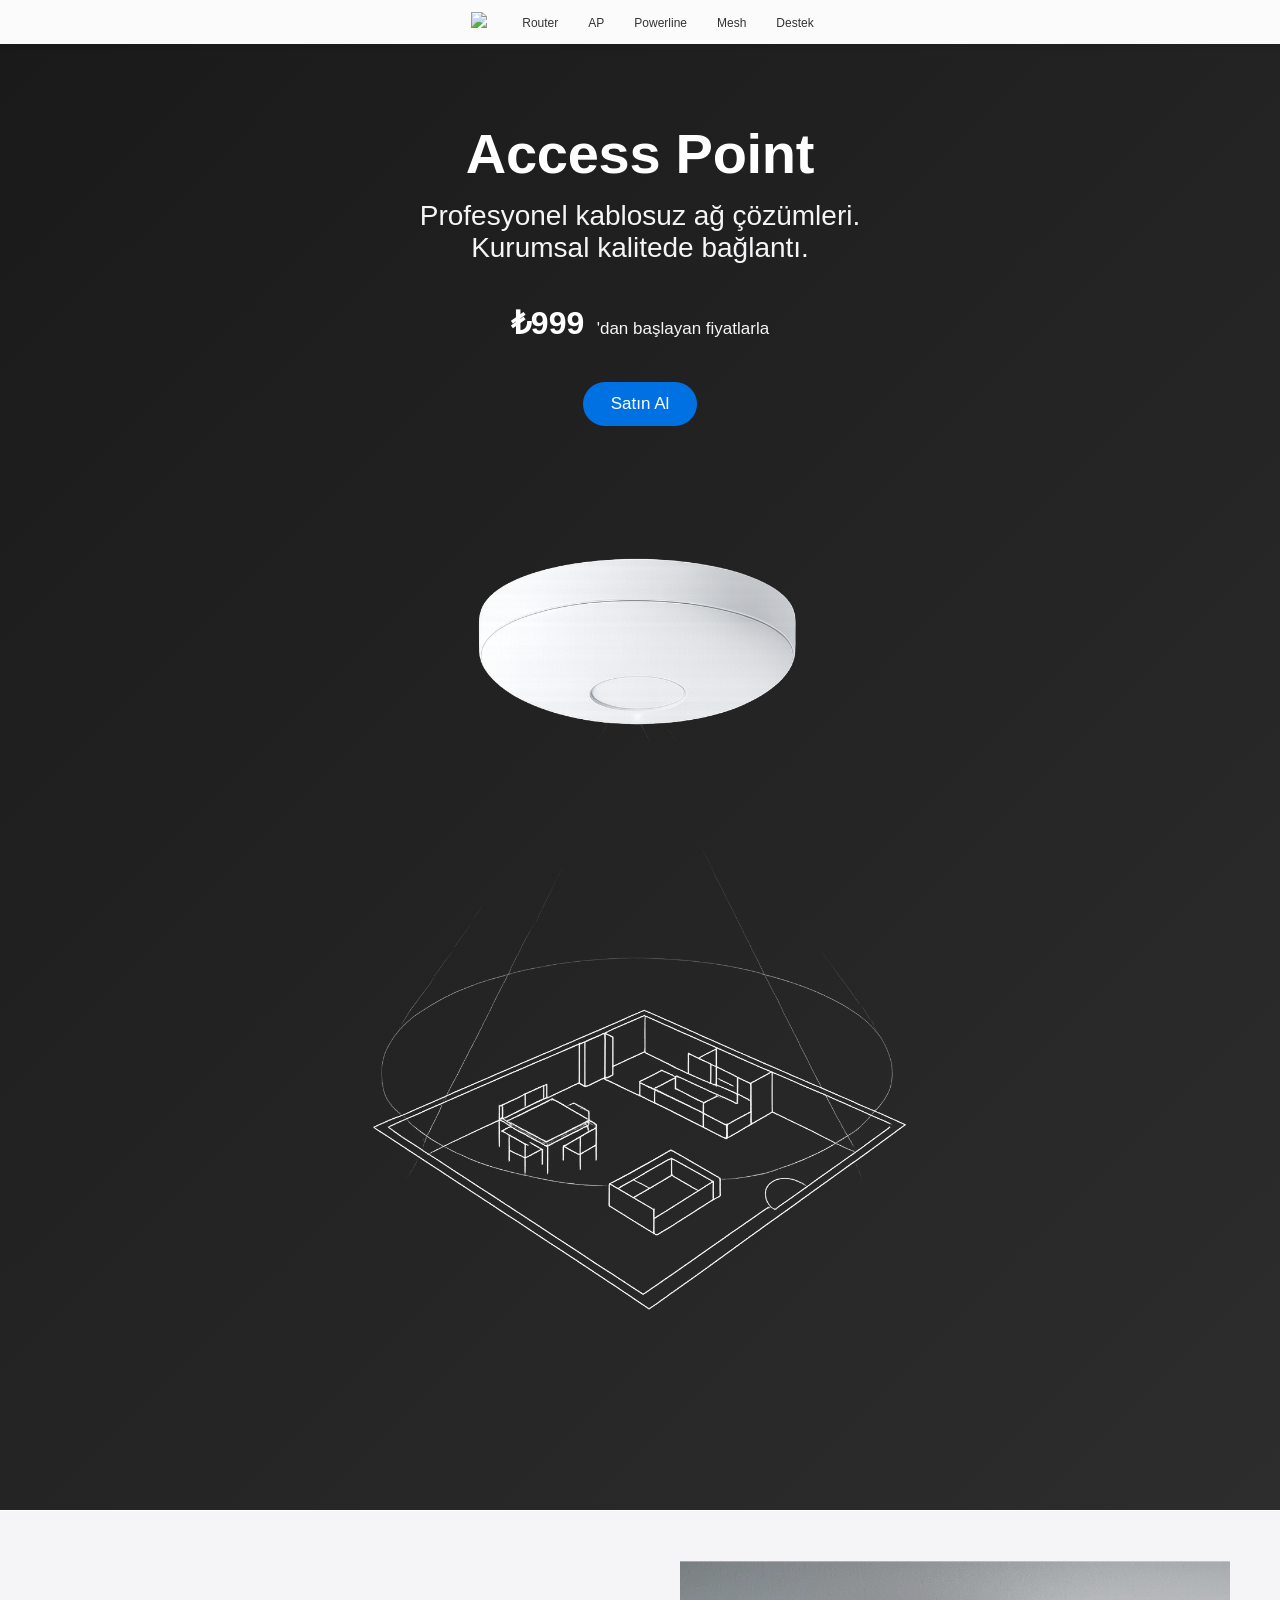
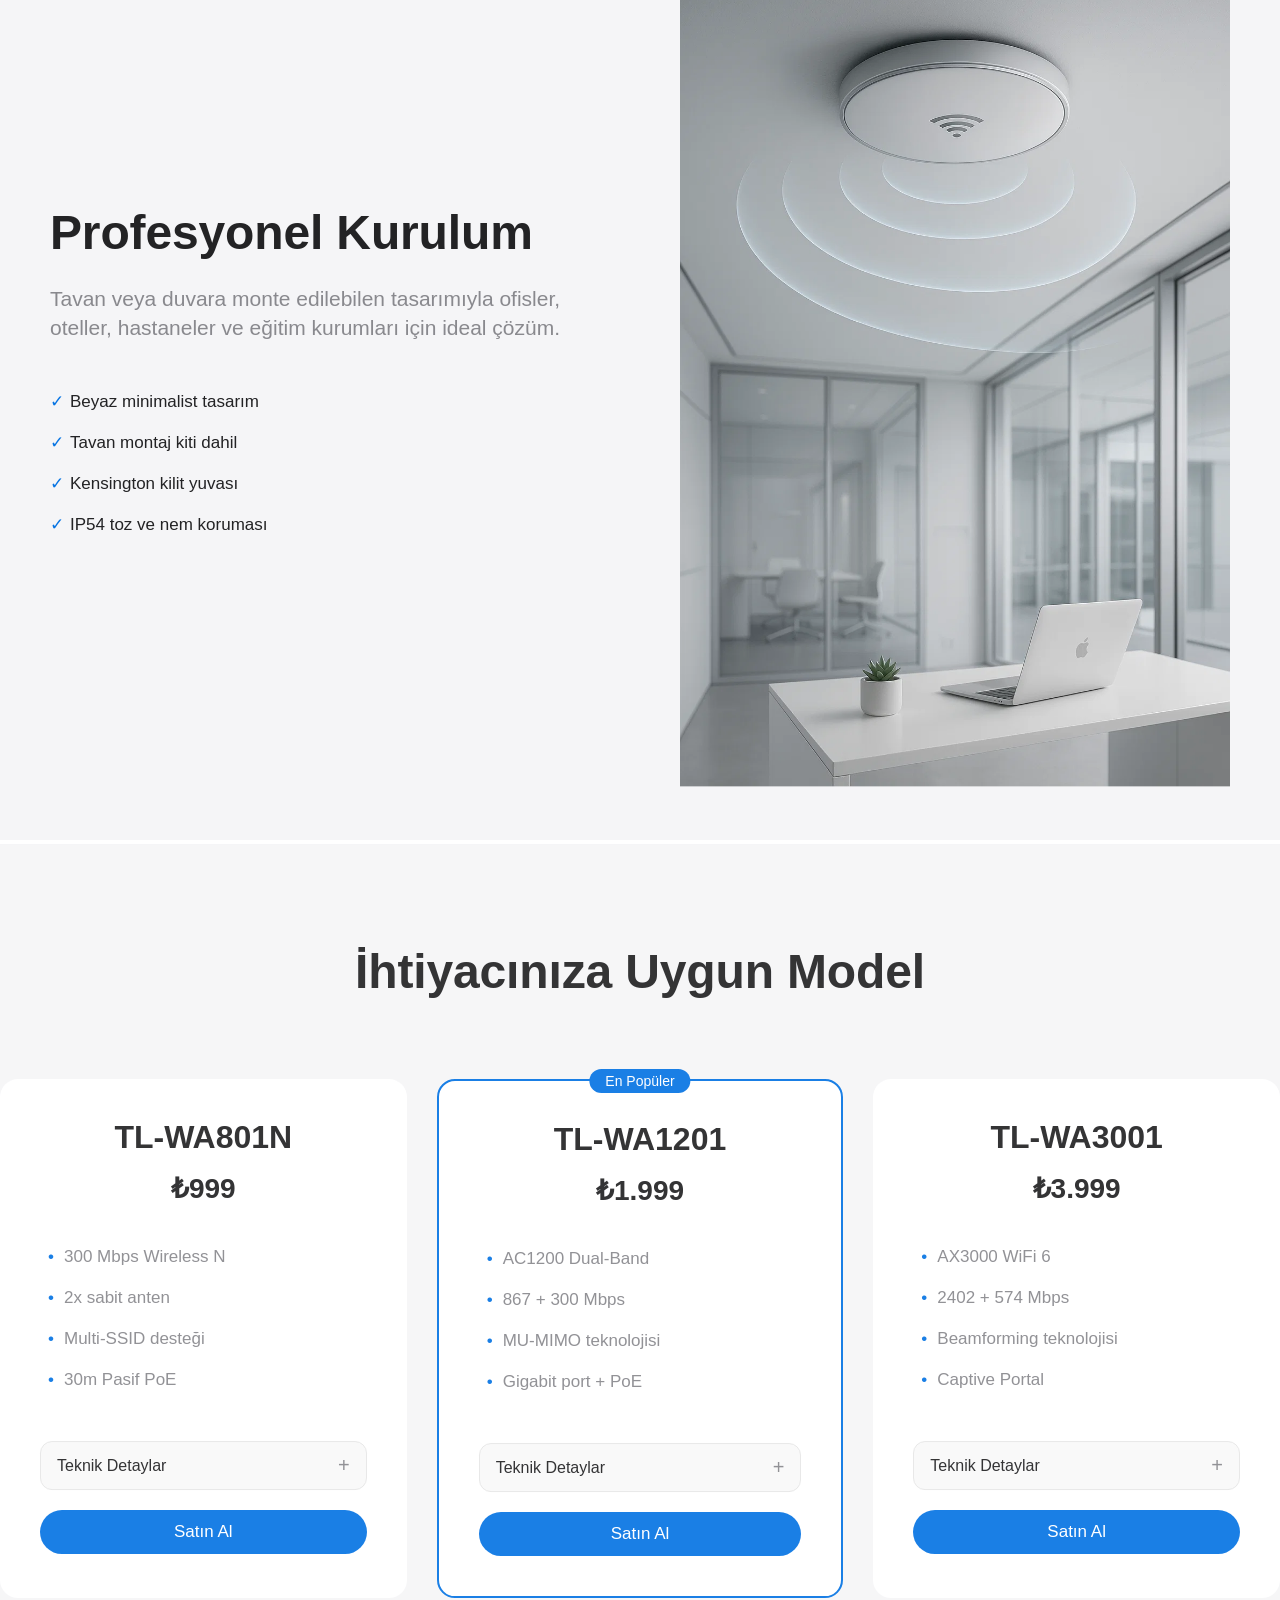
==== ap.html @ f55e42d9 "Initial commit" ====
<!DOCTYPE html>
<html lang="tr">
<head>
    <meta charset="UTF-8">
    <meta http-equiv="X-UA-Compatible" content="IE=edge">
    <title>Access Point - GponLink</title>
    <meta name="viewport" content="width=device-width, initial-scale=1">
    <link rel="icon" href="https://raw.githubusercontent.com/oceandi/links/refs/heads/main/ISP/images/homepage/logo.png">
    <link rel="stylesheet" href="product-styles.css">
    <link rel="stylesheet" href="nav.css">
    <link rel="stylesheet" href="footer.css">
    <script src="https://cdnjs.cloudflare.com/ajax/libs/gsap/3.12.2/gsap.min.js"></script>
</head>
<body>
    <script src="navbar.js"></script>
    
    <!-- Hero Section -->
    <section class="product-hero" style="background: linear-gradient(135deg, #1a1a1a 0%, #2d2d2d 100%);">
        <div class="hero-content">
            <h1 class="product-title" style="color: white;">Access Point</h1>
            <p class="product-subtitle" style="color: #f5f5f7;">Profesyonel kablosuz ağ çözümleri.<br>Kurumsal kalitede bağlantı.</p>
            <div class="hero-pricing">
                <span class="price" style="color: white;">₺999</span>
                <span class="price-info" style="color: #f5f5f7;">'dan başlayan fiyatlarla</span>
            </div>
            <div class="hero-actions">
                <a href="#buy" class="btn-primary">Satın Al</a>
            </div>
        </div>
        <div class="hero-image">
            <img src="static/index/ap.png" alt="Access Point">
        </div>
    </section>
    <!-- Design Section -->
    <section class="design-section">
        <div class="container">
            <div class="design-content">
                <div class="design-text">
                    <h2>Profesyonel Kurulum</h2>
                    <p>Tavan veya duvara monte edilebilen tasarımıyla ofisler, oteller, hastaneler ve eğitim kurumları için ideal çözüm.</p>
                    <ul class="design-features">
                        <li>Beyaz minimalist tasarım</li>
                        <li>Tavan montaj kiti dahil</li>
                        <li>Kensington kilit yuvası</li>
                        <li>IP54 toz ve nem koruması</li>
                    </ul>
                </div>
                <div class="design-image">
                    <img src="static/index/ap.webp" alt="AP Design">
                </div>
            </div>
        </div>
    </section>

    <!-- Buy Section -->

    <!-- Buy Section - ap.html için düzeltilmiş kısım -->
    <section id="buy" class="buy-section">
        <div class="container">
            <h2 class="section-title">İhtiyacınıza Uygun Model</h2>
            <div class="models-grid">
                <div class="model-card">
                    <h3>TL-WA801N</h3>
                    <p class="model-price">₺999</p>
                    <ul class="model-features">
                        <li>300 Mbps Wireless N</li>
                        <li>2x sabit anten</li>
                        <li>Multi-SSID desteği</li>
                        <li>30m Pasif PoE</li>
                    </ul>
                    <details class="tech-specs-mini">
                        <summary>Teknik Detaylar</summary>
                        <div class="tech-details">
                            <p><strong>Standart:</strong> 802.11n/g/b</p>
                            <p><strong>Hız:</strong> 300 Mbps (2.4 GHz)</p>
                            <p><strong>Port:</strong> 1x 10/100 Mbps (PoE)</p>
                            <p><strong>Antenler:</strong> 2x Sabit Omni</p>
                            <p><strong>Güç:</strong> 9VDC / 0.6A</p>
                            <p><strong>Güvenlik:</strong> WPA/WPA2-PSK</p>
                            <p><strong>Boyut:</strong> 181.6 x 129.5 x 36.2 mm</p>
                        </div>
                    </details>
                    <button class="btn-buy" onclick="openBuyModal('TL-WA801N', 999)">Satın Al</button>
                </div>
                
                <div class="model-card featured">
                    <div class="badge">En Popüler</div>
                    <h3>TL-WA1201</h3>
                    <p class="model-price">₺1.999</p>
                    <ul class="model-features">
                        <li>AC1200 Dual-Band</li>
                        <li>867 + 300 Mbps</li>
                        <li>MU-MIMO teknolojisi</li>
                        <li>Gigabit port + PoE</li>
                    </ul>
                    <details class="tech-specs-mini">
                        <summary>Teknik Detaylar</summary>
                        <div class="tech-details">
                            <p><strong>Standart:</strong> 802.11ac/n/a/b/g</p>
                            <p><strong>Hız:</strong> 867 Mbps (5GHz) + 300 Mbps (2.4GHz)</p>
                            <p><strong>Port:</strong> 1x Gigabit (Pasif PoE)</p>
                            <p><strong>Antenler:</strong> 4x Sabit Yüksek Performans</p>
                            <p><strong>Özellik:</strong> Captive Portal, MU-MIMO</p>
                            <p><strong>Güç:</strong> 12V/1.5A</p>
                            <p><strong>Boyut:</strong> 225 x 145.5 x 37 mm</p>
                        </div>
                    </details>
                    <button class="btn-buy" onclick="openBuyModal('TL-WA1201', 1.999)">Satın Al</button>
                </div>
                
                <div class="model-card">
                    <h3>TL-WA3001</h3>
                    <p class="model-price">₺3.999</p>
                    <ul class="model-features">
                        <li>AX3000 WiFi 6</li>
                        <li>2402 + 574 Mbps</li>
                        <li>Beamforming teknolojisi</li>
                        <li>Captive Portal</li>
                    </ul>
                    <details class="tech-specs-mini">
                        <summary>Teknik Detaylar</summary>
                        <div class="tech-details">
                            <p><strong>Standart:</strong> 802.11ax/ac/n/a/b/g</p>
                            <p><strong>Hız:</strong> 2402 Mbps (5GHz) + 574 Mbps (2.4GHz)</p>
                            <p><strong>Port:</strong> 1x Gigabit (Pasif PoE)</p>
                            <p><strong>Antenler:</strong> 4x Sabit Yüksek Performans</p>
                            <p><strong>Güvenlik:</strong> WPA3, WPA2-Enterprise</p>
                            <p><strong>Güç:</strong> 48V/0.5A</p>
                            <p><strong>Boyut:</strong> 240 x 165 x 43.6 mm</p>
                        </div>
                    </details>
                    <button class="btn-buy" onclick="openBuyModal('TL-WA3001', 3999)">Satın Al</button>
                </div>
            </div>
        </div>
    </section>
    <script src="footer.js"></script>
    <script src="product-scripts.js"></script>
</body>
</html>
---- product-styles.css ----
/* Product Page Styles - Apple Inspired */

* {
    margin: 0;
    padding: 0;
    box-sizing: border-box;
}

body {
    font-family: "SF-Pro", "Helvetica Neue", "Helvetica", "Arial", sans-serif;
    background-color: #fff;
    color: #1d1d1f;
    padding-top: 44px;
}

/* Hero Section */
.product-hero {
    padding: 80px 0 120px;
    background-color: #fbfbfd;
    text-align: center;
    position: relative;
    overflow: hidden;
}

.hero-content {
    position: relative;
    z-index: 2;
}

.product-title {
    font-size: 56px;
    font-weight: 600;
    line-height: 1.08;
    letter-spacing: -0.005em;
    margin-bottom: 16px;
}

.product-subtitle {
    font-size: 28px;
    font-weight: 400;
    line-height: 1.14;
    color: #86868b;
    margin-bottom: 40px;
}

.hero-pricing {
    margin-bottom: 40px;
}

.price {
    font-size: 32px;
    font-weight: 600;
    color: #1d1d1f;
}

.price-info {
    font-size: 17px;
    color: #86868b;
    margin-left: 8px;
}

.hero-actions {
    display: flex;
    gap: 20px;
    justify-content: center;
}

.btn-primary {
    background-color: #0071e3;
    color: white;
    padding: 12px 28px;
    border-radius: 980px;
    font-size: 17px;
    font-weight: 400;
    text-decoration: none;
    display: inline-block;
    transition: background-color 0.3s ease;
}

.btn-primary:hover {
    background-color: #0077ed;
}

.btn-secondary {
    color: #0071e3;
    padding: 12px 28px;
    border-radius: 980px;
    font-size: 17px;
    font-weight: 400;
    text-decoration: none;
    display: inline-block;
    transition: color 0.3s ease;
}

.btn-secondary:hover {
    color: #0077ed;
}

.hero-image {
    margin-top: 60px;
}

.hero-image img {
    max-width: 600px;
    width: 100%;
    height: auto;
}

/* Features Section */
.features-section {
    padding: 100px 0;
    background-color: #fff;
}

.section-title {
    font-size: 48px;
    font-weight: 600;
    text-align: center;
    margin-bottom: 80px;
    letter-spacing: -0.003em;
}

.features-grid {
    display: grid;
    grid-template-columns: repeat(auto-fit, minmax(250px, 1fr));
    gap: 60px;
    text-align: center;
}

.feature-card {
    padding: 40px 20px;
}

.feature-icon {
    font-size: 64px;
    margin-bottom: 24px;
}

.feature-card h3 {
    font-size: 24px;
    font-weight: 600;
    margin-bottom: 12px;
}

.feature-card p {
    font-size: 17px;
    line-height: 1.47;
    color: #86868b;
}

/* Design Section */
.design-section {
    padding: 50px;
    background-color: #f5f5f7;
}

.design-content {
    display: grid;
    grid-template-columns: 1fr 1fr;
    gap: 80px;
    align-items: center;
}

.design-text h2 {
    font-size: 48px;
    font-weight: 600;
    margin-bottom: 24px;
    letter-spacing: -0.003em;
}

.design-text p {
    font-size: 21px;
    line-height: 1.381;
    color: #86868b;
    margin-bottom: 40px;
}

.design-features {
    list-style: none;
}

.design-features li {
    font-size: 17px;
    line-height: 1.47;
    padding: 8px 0;
    padding-left: 20px;
    position: relative;
}

.design-features li::before {
    content: "✓";
    position: absolute;
    left: 0;
    color: #0071e3;
}

.design-image img {
    width: 100%;
    height: auto;
}

/* Specs Section */
.specs-section {
    padding: 100px 0;
    background-color: #fff;
}

.specs-tabs {
    display: flex;
    justify-content: center;
    gap: 40px;
    margin-bottom: 60px;
    border-bottom: 1px solid #d2d2d7;
}

.spec-tab {
    background: none;
    border: none;
    font-size: 17px;
    color: #86868b;
    padding: 16px 0;
    cursor: pointer;
    position: relative;
    transition: color 0.3s ease;
}

.spec-tab.active {
    color: #1d1d1f;
}

.spec-tab.active::after {
    content: "";
    position: absolute;
    bottom: -1px;
    left: 0;
    right: 0;
    height: 2px;
    background-color: #1d1d1f;
}

.spec-content {
    display: none;
}

.spec-content.active {
    display: block;
}

.spec-grid {
    display: grid;
    grid-template-columns: repeat(2, 1fr);
    gap: 40px;
    max-width: 800px;
    margin: 0 auto;
}

.spec-item {
    display: flex;
    justify-content: space-between;
    padding: 20px 0;
    border-bottom: 1px solid #f5f5f7;
}

.spec-label {
    font-size: 17px;
    color: #86868b;
}

.spec-value {
    font-size: 17px;
    font-weight: 600;
    color: #1d1d1f;
    text-align: right;
}

/* Buy Section */
.buy-section {
    padding: 100px 0;
    background-color: #f5f5f7;
}

.models-grid {
    display: grid;
    grid-template-columns: repeat(auto-fit, minmax(300px, 1fr));
    gap: 30px;
    margin-top: 60px;
}

.model-card {
    background-color: #fff;
    border-radius: 18px;
    padding: 40px;
    text-align: center;
    position: relative;
    transition: transform 0.3s ease, box-shadow 0.3s ease;
}

.model-card:hover {
    transform: translateY(-5px);
    box-shadow: 0 10px 40px rgba(0, 0, 0, 0.1);
}

.model-card.featured {
    border: 2px solid #0071e3;
}

.badge {
    position: absolute;
    top: -12px;
    left: 50%;
    transform: translateX(-50%);
    background-color: #0071e3;
    color: white;
    padding: 4px 16px;
    border-radius: 12px;
    font-size: 14px;
}

.model-card h3 {
    font-size: 32px;
    font-weight: 600;
    margin-bottom: 16px;
}

.model-price {
    font-size: 28px;
    font-weight: 600;
    color: #1d1d1f;
    margin-bottom: 32px;
}

.model-features {
    list-style: none;
    text-align: left;
    margin-bottom: 40px;
}

.model-features li {
    font-size: 17px;
    line-height: 1.47;
    padding: 8px 0;
    padding-left: 24px;
    position: relative;
    color: #86868b;
}

.model-features li::before {
    content: "•";
    position: absolute;
    left: 8px;
    color: #0071e3;
}

.btn-buy {
    background-color: #0071e3;
    color: white;
    border: none;
    padding: 12px 32px;
    border-radius: 980px;
    font-size: 17px;
    cursor: pointer;
    width: 100%;
    transition: background-color 0.3s ease;
}

.btn-buy:hover {
    background-color: #0077ed;
}


/* Modal Styles */
.modal {
    display: none;
    position: fixed;
    z-index: 2000;
    left: 0;
    top: 0;
    width: 100%;
    height: 100%;
    background-color: rgba(0, 0, 0, 0.5);
    backdrop-filter: blur(10px);
}

.modal-content {
    background-color: #fff;
    margin: 5% auto;
    padding: 40px;
    border-radius: 18px;
    width: 90%;
    max-width: 600px;
    position: relative;
    animation: modalSlideIn 0.3s ease;
}

@keyframes modalSlideIn {
    from {
        transform: translateY(-50px);
        opacity: 0;
    }
    to {
        transform: translateY(0);
        opacity: 1;
    }
}

.close {
    position: absolute;
    right: 20px;
    top: 20px;
    font-size: 28px;
    color: #86868b;
    cursor: pointer;
    transition: color 0.3s ease;
}

.close:hover {
    color: #1d1d1f;
}

.modal h2 {
    font-size: 32px;
    font-weight: 600;
    margin-bottom: 32px;
}

.form-group {
    margin-bottom: 24px;
}

.form-group label {
    display: block;
    font-size: 17px;
    margin-bottom: 8px;
    color: #1d1d1f;
}

.form-group input,
.form-group textarea,
.form-group select {
    width: 100%;
    padding: 12px 16px;
    border: 1px solid #d2d2d7;
    border-radius: 8px;
    font-size: 17px;
    transition: border-color 0.3s ease;
    background-color: white;
}

.form-group input:focus,
.form-group textarea:focus,
.form-group select:focus {
    outline: none;
    border-color: #0071e3;
}

.order-summary {
    background-color: #f5f5f7;
    padding: 24px;
    border-radius: 12px;
    margin: 32px 0;
}

.order-summary h3 {
    font-size: 21px;
    font-weight: 600;
    margin-bottom: 16px;
}

.summary-item {
    display: flex;
    justify-content: space-between;
    padding: 8px 0;
    font-size: 17px;
}

.summary-total {
    display: flex;
    justify-content: space-between;
    padding: 16px 0 8px;
    border-top: 1px solid #d2d2d7;
    font-size: 21px;
    font-weight: 600;
}

.btn-submit {
    background-color: #0071e3;
    color: white;
    border: none;
    padding: 16px 32px;
    border-radius: 980px;
    font-size: 17px;
    font-weight: 400;
    cursor: pointer;
    width: 100%;
    transition: background-color 0.3s ease;
}

.btn-submit:hover {
    background-color: #0077ed;
}

/* Coverage Comparison Section */
.coverage-visual {
    margin: 60px 0;
}

.coverage-comparison {
    display: grid;
    grid-template-columns: 1fr 1fr;
    gap: 60px;
    align-items: start;
}

.traditional-wifi, .mesh-wifi {
    text-align: center;
}

.traditional-wifi h3, .mesh-wifi h3 {
    font-size: 28px;
    font-weight: 600;
    margin-bottom: 40px;
}

.coverage-diagram {
    height: 300px;
    position: relative;
    margin-bottom: 40px;
}

.coverage-diagram.traditional {
    display: flex;
    align-items: center;
    justify-content: center;
}

.router-icon {
    font-size: 48px;
    position: absolute;
    z-index: 10;
}

.signal-rings {
    position: relative;
}

.signal-ring {
    position: absolute;
    border-radius: 50%;
    border: 2px solid;
    opacity: 0.3;
    animation: pulse 2s infinite;
}

.signal-ring.strong {
    width: 100px;
    height: 100px;
    border-color: #34c759;
    top: -50px;
    left: -50px;
}

.signal-ring.medium {
    width: 200px;
    height: 200px;
    border-color: #ff9500;
    top: -100px;
    left: -100px;
    animation-delay: 0.5s;
}

.signal-ring.weak {
    width: 300px;
    height: 300px;
    border-color: #ff3b30;
    top: -150px;
    left: -150px;
    animation-delay: 1s;
}

@keyframes pulse {
    0% { transform: scale(1); opacity: 0.3; }
    50% { transform: scale(1.1); opacity: 0.1; }
    100% { transform: scale(1); opacity: 0.3; }
}

.mesh-nodes {
    display: flex;
    justify-content: center;
    align-items: center;
    height: 100%;
    position: relative;
}

.mesh-node {
    position: relative;
}

.node-icon {
    font-size: 36px;
    background-color: #764ba2;
    color: white;
    width: 60px;
    height: 60px;
    border-radius: 50%;
    display: flex;
    align-items: center;
    justify-content: center;
    margin: 0 30px;
}

.node-coverage {
    position: absolute;
    width: 180px;
    height: 180px;
    background: radial-gradient(circle, rgba(118, 75, 162, 0.3) 0%, transparent 70%);
    border-radius: 50%;
    top: -60px;
    left: -60px;
    animation: meshPulse 2s infinite;
}

@keyframes meshPulse {
    0% { transform: scale(1); }
    50% { transform: scale(1.2); }
    100% { transform: scale(1); }
}

.traditional-wifi ul, .mesh-wifi ul {
    list-style: none;
    text-align: left;
    display: inline-block;
}

.traditional-wifi li, .mesh-wifi li {
    font-size: 17px;
    line-height: 1.8;
    padding-left: 24px;
    position: relative;
}

.traditional-wifi li::before {
    content: "✗";
    position: absolute;
    left: 0;
    color: #ff3b30;
}

.mesh-wifi li::before {
    content: "✓";
    position: absolute;
    left: 0;
    color: #34c759;
}

/* App Features */
.app-features {
    display: grid;
    grid-template-columns: repeat(auto-fit, minmax(200px, 1fr));
    gap: 40px;
    margin: 60px 0;
    text-align: center;
}

.app-feature .feature-icon {
    font-size: 48px;
    margin-bottom: 16px;
}

.app-feature h3 {
    font-size: 21px;
    font-weight: 600;
    margin-bottom: 8px;
}

.app-feature p {
    font-size: 17px;
    color: #86868b;
}

.expansion-note {
    text-align: center;
    margin-top: 40px;
    font-size: 17px;
    color: #86868b;
}

/* Mini Tech Specs in Model Cards */
.tech-specs-mini {
    margin-top: 20px;
    margin-bottom: 20px;
    border: 1px solid #e6e6e6;
    border-radius: 12px;
    padding: 0;
    background-color: #f9f9f9;
}

.tech-specs-mini summary {
    padding: 12px 16px;
    cursor: pointer;
    font-size: 16px;
    font-weight: 500;
    color: #1d1d1f;
    list-style: none;
    display: flex;
    justify-content: space-between;
    align-items: center;
}

.tech-specs-mini summary::-webkit-details-marker {
    display: none;
}

.tech-specs-mini summary::after {
    content: '+';
    font-size: 20px;
    color: #86868b;
    transition: transform 0.3s ease;
}

.tech-specs-mini[open] summary::after {
    transform: rotate(45deg);
}

.tech-specs-mini .tech-details {
    padding: 0 16px 16px;
    font-size: 14px;
    line-height: 1.6;
}

.tech-specs-mini .tech-details p {
    margin: 8px 0;
    color: #515154;
}

.tech-specs-mini .tech-details strong {
    color: #1d1d1f;
    font-weight: 500;
}

/* How It Works Section */
.how-it-works {
    display: grid;
    grid-template-columns: repeat(auto-fit, minmax(250px, 1fr));
    gap: 40px;
    margin-top: 60px;
}

.step {
    text-align: center;
    padding: 40px 20px;
    background-color: #fff;
    border-radius: 18px;
    transition: transform 0.3s ease, box-shadow 0.3s ease;
}

.step:hover {
    transform: translateY(-5px);
    box-shadow: 0 10px 40px rgba(0, 0, 0, 0.1);
}

.step-number {
    width: 60px;
    height: 60px;
    background-color: #0071e3;
    color: white;
    border-radius: 50%;
    display: flex;
    align-items: center;
    justify-content: center;
    font-size: 24px;
    font-weight: 600;
    margin: 0 auto 24px;
}

.step h3 {
    font-size: 21px;
    font-weight: 600;
    margin-bottom: 12px;
}

.step p {
    font-size: 17px;
    line-height: 1.47;
    color: #86868b;
}

/* Responsive Design */
@media (max-width: 768px) {
    .product-title {
        font-size: 40px;
    }
    
    .product-subtitle {
        font-size: 21px;
    }
    
    .hero-actions {
        flex-direction: column;
        align-items: center;
    }
    
    .design-content {
        grid-template-columns: 1fr;
        gap: 40px;
    }
    
    .specs-tabs {
        flex-wrap: wrap;
        gap: 20px;
    }
    
    .spec-grid {
        grid-template-columns: 1fr;
    }
    
    .models-grid {
        grid-template-columns: 1fr;
    }
    
    .model-card {
        padding: 30px 20px;
    }
    
    .tech-specs-mini .tech-details {
        font-size: 13px;
    }
    
    .coverage-comparison {
        grid-template-columns: 1fr;
        gap: 40px;
    }
    
    .how-it-works {
        grid-template-columns: 1fr;
    }
    
    .app-features {
        grid-template-columns: repeat(2, 1fr);
        gap: 30px;
    }
}
---- nav.css ----
.navbar {
  background-color: #fafafccc;
  backdrop-filter: saturate(180%) blur(20px);
  padding: 10px 20px;
  position: fixed;
  inset-block-start: 0;
  z-index: 1000;
  box-shadow: 0 2px 5px rgba(0, 0, 0, 0.1);
  inline-size: 100%;
  block-size: 44px;
  box-sizing: border-box;
  justify-items: center;
  display: flex;
  align-items: center;
  justify-content: center;
}

.nav-menu {
  list-style: none;
  display: flex;
  align-items: center;
  justify-content: space-between;
  margin: 0px;
  padding: 0px;
}

.nav-menu li {
  margin: 0 15px;
}

.nav-menu a {
  text-decoration: none;
  color: #333;
  font-size: 12px;
  font-weight: 100;
  transition: color 0.3s ease;
}

.nav-menu a:hover {
  color: #0071e3;
  background: none;
}

.nav-menu a i {
  font-size: 18px;
}

.hamburger {
  display: none;
  flex-direction: column;
  cursor: pointer;
}

.hamburger span {
  background-color: #333;
  block-size: 1px;
  inline-size: 14px;
  margin: 3px 0;
  transition: all 0.3s ease;
}

.navlogo {
  block-size: 18px;
  margin: 0px 20px;
}

@media (max-width: 880px) {
  .navbar {
    background-color: #fafafc;
    block-size: 48px;
    align-content: center;
    justify-content: space-between;
    display: flex;
    flex-direction: row;
  }

  .nav-menu {
    display: none;
    flex-direction: column;
    position: absolute;
    inset-block-start: 48px;
    inset-inline-start: 0;
    background-color: #fafafc;
    inline-size: 100%;
    padding: 12px 48px 480px 48px;
    box-shadow: 0 5px 10px rgba(0, 0, 0, 0.1);
    align-items: start;
  }

  .nav-menu.active {
    display: flex;
  }

  .nav-menu li {
    margin: 10px 0;
    text-align: center;
  }

  .hamburger {
    display: flex;
    margin: 10px;
  }

  .nav-menu a {
    font-size: 28px;
    font-weight: 600;
    letter-spacing: 0.007em;
  }
}
---- footer.css ----
.five {
    block-size: fit-content;
    inline-size: 100%;
    background-color: #f5f5f7;
    display: flex;
    flex-direction: row;
}

.endofpage {
    color: #0000008f;
    font-size: 12px;
    margin: 15px 15px 15px 100px;
}

ul.legal {
    display: flex;
    flex-direction: row;
    padding: 0px;
    list-style: none;
}

.legalli{
    margin: 0px 20px 0px 0px;
}

.five .endofpage a {
    text-decoration: none; /* Alt çizgiyi kaldırır */
    color: inherit; /* Renk değişikliğini önler */
    background-color: #f5f5f7;
}

.five .endofpage a:hover,
.five .endofpage a:focus,
.five .endofpage a:active {
    text-decoration: none;
    color: #06c;
    background-color: #f5f5f7;
}

.underline {
    text-decoration: underline !important;
    color: #06c !important;
}

.divider {
    border-block-start: 1px solid #0000008f;
    margin: 16px 0;
    inline-size: 100%;
}

/* Macbook 768px and 1199px */
@media screen and (max-width: 1199px) {
    .endofpage {
        margin: 15px 15px 15px 15px;
    }
}

@media screen and (max-width: 767px) {
    .endofpage {
        font-size: 10px;
    }
}
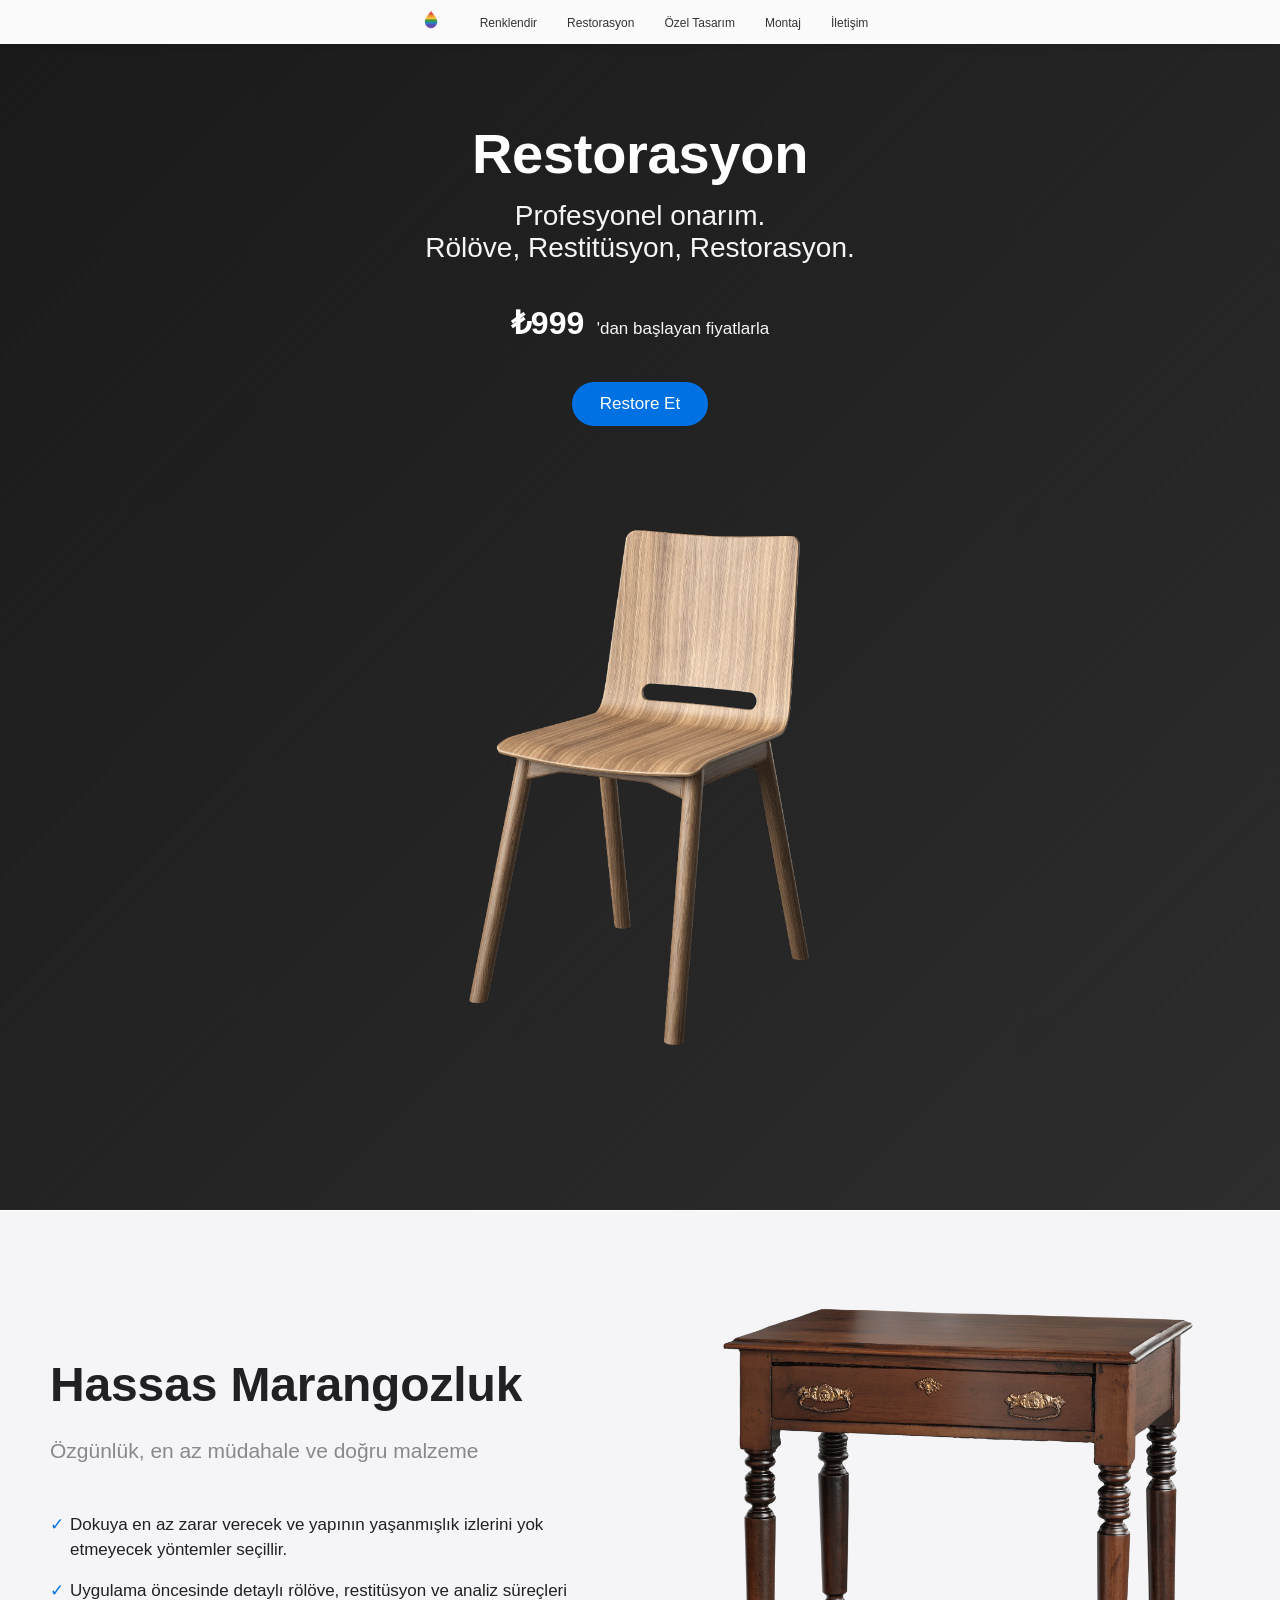
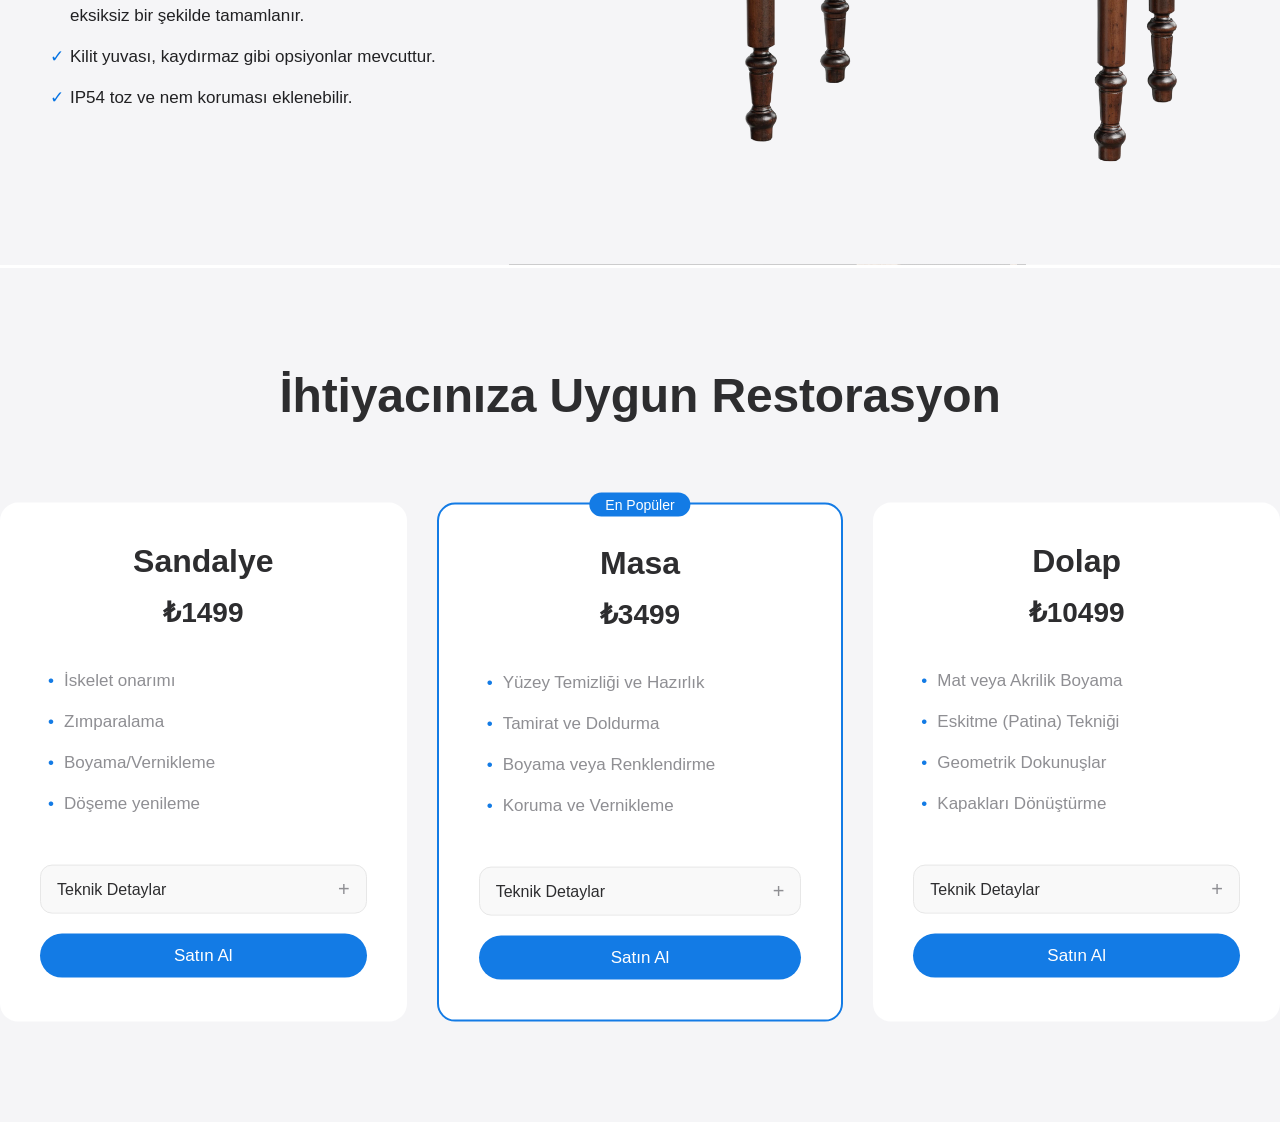
==== commit 404ec8e1: "restoasyon" ====
--- a/ap.html
+++ b/ap.html
@@ -3,9 +3,9 @@
 <head>
     <meta charset="UTF-8">
     <meta http-equiv="X-UA-Compatible" content="IE=edge">
-    <title>Access Point - GponLink</title>
+    <title>Restorasyon</title>
     <meta name="viewport" content="width=device-width, initial-scale=1">
-    <link rel="icon" href="https://raw.githubusercontent.com/oceandi/links/refs/heads/main/ISP/images/homepage/logo.png">
+    <link rel="icon" href="7c.png">
     <link rel="stylesheet" href="product-styles.css">
     <link rel="stylesheet" href="nav.css">
     <link rel="stylesheet" href="footer.css">
@@ -17,18 +17,18 @@
     <!-- Hero Section -->
     <section class="product-hero" style="background: linear-gradient(135deg, #1a1a1a 0%, #2d2d2d 100%);">
         <div class="hero-content">
-            <h1 class="product-title" style="color: white;">Access Point</h1>
-            <p class="product-subtitle" style="color: #f5f5f7;">Profesyonel kablosuz ağ çözümleri.<br>Kurumsal kalitede bağlantı.</p>
+            <h1 class="product-title" style="color: white;">Restorasyon</h1>
+            <p class="product-subtitle" style="color: #f5f5f7;">Profesyonel onarım.<br>Rölöve, Restitüsyon, Restorasyon.</p>
             <div class="hero-pricing">
                 <span class="price" style="color: white;">₺999</span>
                 <span class="price-info" style="color: #f5f5f7;">'dan başlayan fiyatlarla</span>
             </div>
             <div class="hero-actions">
-                <a href="#buy" class="btn-primary">Satın Al</a>
+                <a href="#buy" class="btn-primary">Restore Et</a>
             </div>
         </div>
         <div class="hero-image">
-            <img src="static/index/ap.png" alt="Access Point">
+            <img src="static/index/2002px.webp" alt="Access Point">
         </div>
     </section>
     <!-- Design Section -->
@@ -36,17 +36,17 @@
         <div class="container">
             <div class="design-content">
                 <div class="design-text">
-                    <h2>Profesyonel Kurulum</h2>
-                    <p>Tavan veya duvara monte edilebilen tasarımıyla ofisler, oteller, hastaneler ve eğitim kurumları için ideal çözüm.</p>
+                    <h2>Hassas Marangozluk</h2>
+                    <p>Özgünlük, en az müdahale ve doğru malzeme</p>
                     <ul class="design-features">
-                        <li>Beyaz minimalist tasarım</li>
-                        <li>Tavan montaj kiti dahil</li>
-                        <li>Kensington kilit yuvası</li>
-                        <li>IP54 toz ve nem koruması</li>
+                        <li>Dokuya en az zarar verecek ve yapının yaşanmışlık izlerini yok etmeyecek yöntemler seçillir.</li>
+                        <li>Uygulama öncesinde detaylı rölöve, restitüsyon ve analiz süreçleri eksiksiz bir şekilde tamamlanır.</li>
+                        <li>Kilit yuvası, kaydırmaz gibi opsiyonlar mevcuttur.</li>
+                        <li>IP54 toz ve nem koruması eklenebilir.</li>
                     </ul>
                 </div>
                 <div class="design-image">
-                    <img src="static/index/ap.webp" alt="AP Design">
+                    <img src="static/index/2003px.webp" alt="AP Design">
                 </div>
             </div>
         </div>
@@ -57,27 +57,30 @@
     <!-- Buy Section - ap.html için düzeltilmiş kısım -->
     <section id="buy" class="buy-section">
         <div class="container">
-            <h2 class="section-title">İhtiyacınıza Uygun Model</h2>
+            <h2 class="section-title">İhtiyacınıza Uygun Restorasyon</h2>
             <div class="models-grid">
                 <div class="model-card">
-                    <h3>TL-WA801N</h3>
-                    <p class="model-price">₺999</p>
+                    <h3>Sandalye</h3>
+                    <p class="model-price">₺1499</p>
                     <ul class="model-features">
-                        <li>300 Mbps Wireless N</li>
-                        <li>2x sabit anten</li>
-                        <li>Multi-SSID desteği</li>
-                        <li>30m Pasif PoE</li>
+                        <li>İskelet onarımı</li>
+                        <li>Zımparalama</li>
+                        <li>Boyama/Vernikleme</li>
+                        <li>Döşeme yenileme</li>
                     </ul>
                     <details class="tech-specs-mini">
                         <summary>Teknik Detaylar</summary>
                         <div class="tech-details">
-                            <p><strong>Standart:</strong> 802.11n/g/b</p>
-                            <p><strong>Hız:</strong> 300 Mbps (2.4 GHz)</p>
-                            <p><strong>Port:</strong> 1x 10/100 Mbps (PoE)</p>
-                            <p><strong>Antenler:</strong> 2x Sabit Omni</p>
-                            <p><strong>Güç:</strong> 9VDC / 0.6A</p>
-                            <p><strong>Güvenlik:</strong> WPA/WPA2-PSK</p>
-                            <p><strong>Boyut:</strong> 181.6 x 129.5 x 36.2 mm</p>
+                            <p><strong>Minder Sökümü:</strong> Sandalyenin tersini çevirerek vidalanmış oturma minderini iskeletten ayırırız.</p>
+                            <p><strong>Aksesuarları Çıkarma:</strong> Varsa eski çivileri, zımbaları ve metal bağlantı elemanları sökülür.</p>
+                            <p><strong>Sağlamlaştırma:</strong> Sallanan eklemleri ahşap tutkalı ile yapıştırılır ve kuruyana kadar işkence (kelepçe) ile sıkıştırılır.</p>
+                            <p><strong>Kusurları Kapatma:</strong> Çatlak veya derin çizikleri ahşap macunu ile doldurup kuruması beklenir.</p>
+                            <p><strong>Eski Katmanı Kazıma:</strong> Kalın zımpara (80-120 kum) kullanarak eski vernik veya boyayı tamamen temizlenir</p>
+                            <p><strong>Pürüzsüzleştirme:</strong> İnce zımpara (220 kum) ile ahşap yüzeyi pürüzsüz hale getirin ve tozları nemli bir bezle silinir</p>
+                            <p><strong>Doğal Görünüm:</strong> Ahşabın dokusunu korumak için ahşap koruyucu renklendirici ve ardından su bazlı vernik uygulanır.</p>
+                            <p><strong>Renkli Görünüm:</strong>  Chalk paint (tebeşir boyası) veya akrilik ahşap boyası ile 2 kat boyanır, katlar arasında zımpara yapılır ve ardından sıvı cam veya vernik ile sabitlenir.</p>
+                            <p><strong>Sünger Değişimi:</strong> Eski çökmüş süngerleri çıkarıp yerine uygun ölçüde yüksek dansiteli döşemelik sünger keslir.</p>
+                            <p><strong>Kumaş Kaplama:</strong> Yeni kumaşı süngerle kaplı panelin üzerine gerdirerek arkasından döşeme zımba tabancası ile sabitlenir.</p>
                         </div>
                     </details>
                     <button class="btn-buy" onclick="openBuyModal('TL-WA801N', 999)">Satın Al</button>
@@ -85,48 +88,48 @@
                 
                 <div class="model-card featured">
                     <div class="badge">En Popüler</div>
-                    <h3>TL-WA1201</h3>
-                    <p class="model-price">₺1.999</p>
+                    <h3>Masa</h3>
+                    <p class="model-price">₺3499</p>
                     <ul class="model-features">
-                        <li>AC1200 Dual-Band</li>
-                        <li>867 + 300 Mbps</li>
-                        <li>MU-MIMO teknolojisi</li>
-                        <li>Gigabit port + PoE</li>
+                        <li>Yüzey Temizliği ve Hazırlık</li>
+                        <li>Tamirat ve Doldurma</li>
+                        <li>Boyama veya Renklendirme</li>
+                        <li>Koruma ve Vernikleme</li>
                     </ul>
                     <details class="tech-specs-mini">
                         <summary>Teknik Detaylar</summary>
                         <div class="tech-details">
-                            <p><strong>Standart:</strong> 802.11ac/n/a/b/g</p>
-                            <p><strong>Hız:</strong> 867 Mbps (5GHz) + 300 Mbps (2.4GHz)</p>
-                            <p><strong>Port:</strong> 1x Gigabit (Pasif PoE)</p>
-                            <p><strong>Antenler:</strong> 4x Sabit Yüksek Performans</p>
-                            <p><strong>Özellik:</strong> Captive Portal, MU-MIMO</p>
-                            <p><strong>Güç:</strong> 12V/1.5A</p>
-                            <p><strong>Boyut:</strong> 225 x 145.5 x 37 mm</p>
+                            <p><strong>Hazırlık ve Zımparalama:</strong> Eski boya veya vernik kalıntılarını yok etmek için ince kum zımpara kullanılır</p>
+                            <p><strong>Temizlik:</strong> Yüzeydeki toz ve kirleri nemli bir bezle tamamen temizlenir</p>
+                            <p><strong>Tamirat ve Doldurma:</strong> Derin çizik veya çatlakları ahşap dolgu macunu ile doldurulur</p>
+                            <p><strong>Doldurma Sonrası:</strong> Macun kuruduktan sonra o bölge pürüzsüz olana kadar tekrar zımparalanır</p>
+                            <p><strong>Boyama ve Koruma:</strong> Ahşap rengini ortaya çıkarmak için vernik ya da ahşap koruma yağı sürülür.</p>
+                            <p><strong>Kişiselleştirme:</strong> Farklı bir tarz isterseniz akrilik mobilya boyası ile masanızı boyanır.</p>
                         </div>
                     </details>
                     <button class="btn-buy" onclick="openBuyModal('TL-WA1201', 1.999)">Satın Al</button>
                 </div>
                 
                 <div class="model-card">
-                    <h3>TL-WA3001</h3>
-                    <p class="model-price">₺3.999</p>
+                    <h3>Dolap</h3>
+                    <p class="model-price">₺10499</p>
                     <ul class="model-features">
-                        <li>AX3000 WiFi 6</li>
-                        <li>2402 + 574 Mbps</li>
-                        <li>Beamforming teknolojisi</li>
-                        <li>Captive Portal</li>
+                        <li>Mat veya Akrilik Boyama</li>
+                        <li>Eskitme (Patina) Tekniği</li>
+                        <li>Geometrik Dokunuşlar</li>
+                        <li>Kapakları Dönüştürme</li>
                     </ul>
                     <details class="tech-specs-mini">
                         <summary>Teknik Detaylar</summary>
                         <div class="tech-details">
-                            <p><strong>Standart:</strong> 802.11ax/ac/n/a/b/g</p>
-                            <p><strong>Hız:</strong> 2402 Mbps (5GHz) + 574 Mbps (2.4GHz)</p>
-                            <p><strong>Port:</strong> 1x Gigabit (Pasif PoE)</p>
-                            <p><strong>Antenler:</strong> 4x Sabit Yüksek Performans</p>
-                            <p><strong>Güvenlik:</strong> WPA3, WPA2-Enterprise</p>
-                            <p><strong>Güç:</strong> 48V/0.5A</p>
-                            <p><strong>Boyut:</strong> 240 x 165 x 43.6 mm</p>
+                            <p><strong>Hazırlık ve Söküm:</strong> Dolap kapakları, çekmeceleri, kulpları ve menteşeleri tamamen sökülür.</p>
+                            <p><strong>Temizlik:</strong> Yüzeydeki yağ, kir ve tozları sirkeli su veya yağ çözücü bir deterjan yardımıyla tamamen temizlenip kurulanır.</p>
+                            <p><strong>Tamirat:</strong> Varsa kırık, çatlak veya derin çizikleri ahşap macunu ile doldurlur ve kurumaya bırakılır.</p>
+                            <p><strong>Zımparalama:</strong> Macun kuruduktan sonra pürüzsüz bir zemin elde etmek için yüzeyi zımparalanır. (boyanın iyi tutunması için hafifçe matlaştırmak yeterlidir)</p>
+                            <p><strong>Astarlama (İsteğe Bağlı):</strong> Özellikle koyu renkli bir dolabı açık renge çevirecekseniz, renk kusmasını önlemek için 1 kat astar boya uygulanır.</p>
+                            <p><strong>Boyama:</strong> İnce katlar halinde, katlar arasında ortalama 24 saat bekleyerek en az 2-3 kat boyama yapılr. Rulo fırça geniş yüzeyler, ipek fırça ise detaylar için idealdir.</p>
+                            <p><strong>Vernikleme:</strong> Boyama işlemi bittikten ve tamamen kuruduktan sonra, dolabın çizilmesini ve yıpranmasını önlemek için mutlaka 2 kat su bazlı vernik uygulanır.</p>
+                            <p><strong>Aksesuar Yenileme:</strong> Restorasyonu tamamlamak için dolabınıza yeni, modern veya eskitme tarzda şık kulplar takılır.</p>
                         </div>
                     </details>
                     <button class="btn-buy" onclick="openBuyModal('TL-WA3001', 3999)">Satın Al</button>
--- a/nav.css
+++ b/nav.css
@@ -60,7 +60,7 @@
 }
 
 .navlogo {
-  block-size: 18px;
+  block-size: 28px;
   margin: 0px 20px;
 }
 
